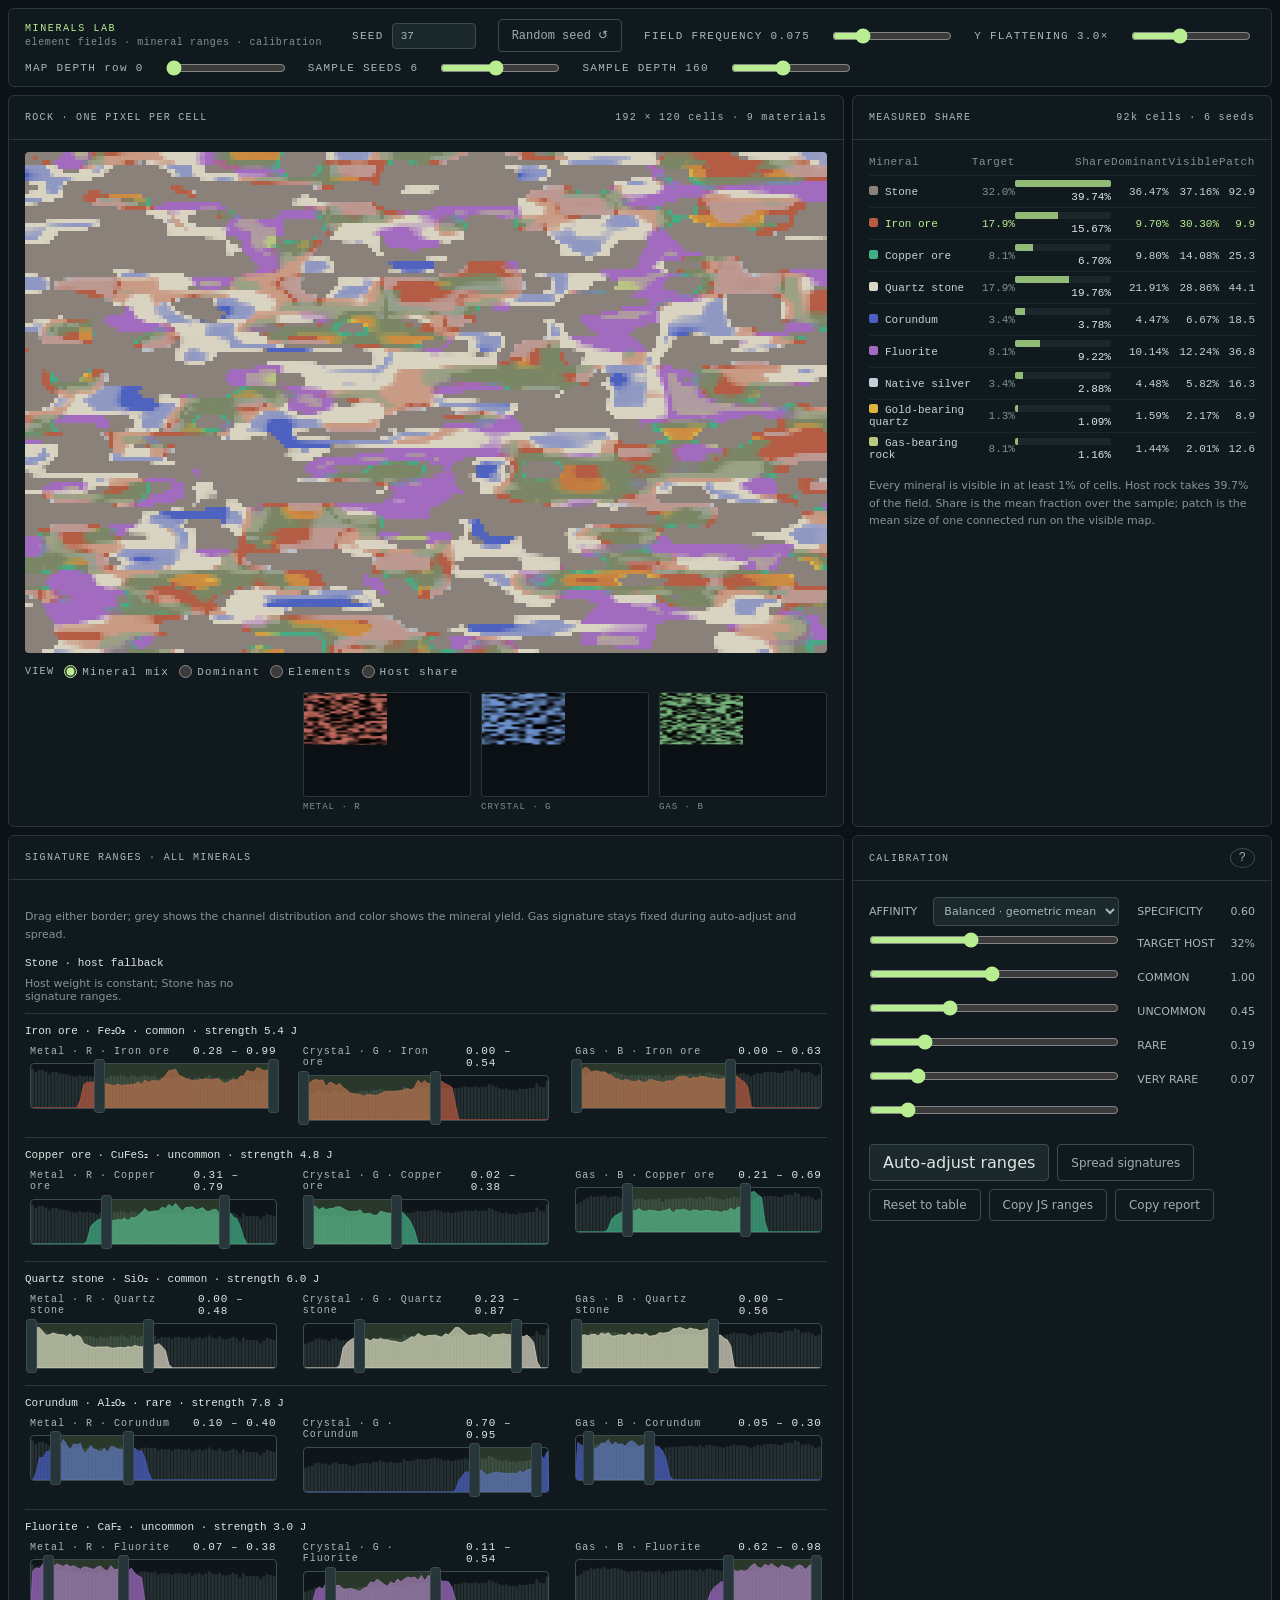
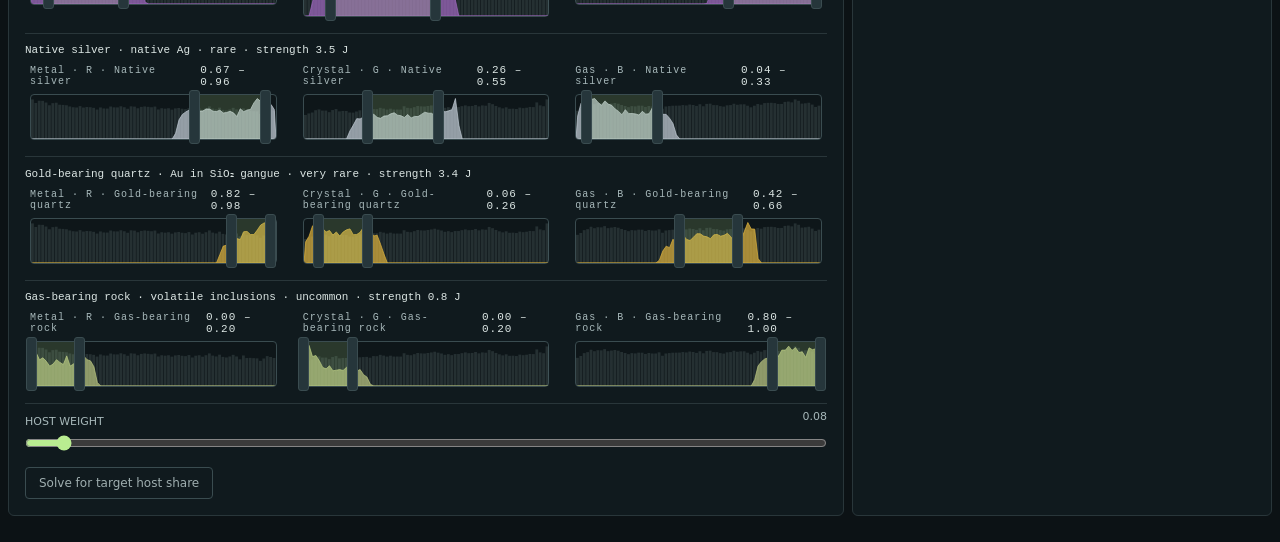
==== prototypes/mineral-lab.html @ b36bf583 "mineral map prototype" ====
<!DOCTYPE html>
<html lang="en">
<head>
	<meta charset="utf-8">
	<meta name="viewport" content="width=device-width, initial-scale=1">
	<title>minerals.2 — element field and mineral lab</title>
	<link rel="stylesheet" href="mineral-lab.css">
</head>
<body>
	<main>
		<header class="lab-bar panel">
			<span class="lab-title">MINERALS LAB<em>element fields · mineral ranges · calibration</em></span>
			<label for="seed">SEED <input id="seed" type="number" min="1" max="99999" step="1" value="37" autocomplete="off"></label>
			<button id="reseed" class="quiet" type="button">Random seed ↺</button>
			<label for="frequency">FIELD FREQUENCY <output id="frequency-value">0.075</output></label>
			<input id="frequency" type="range" min="0.01" max="0.3" step="0.005" value="0.075">
			<label for="compression">Y FLATTENING <output id="compression-value">3.0×</output></label>
			<input id="compression" type="range" min="1" max="6" step="0.5" value="3">
			<label for="map-depth">MAP DEPTH <output id="map-depth-value">row 0</output></label>
			<input id="map-depth" type="range" min="0" max="800" step="4" value="0">
			<label for="sample-seeds">SAMPLE SEEDS <output id="sample-seeds-value">6</output></label>
			<input id="sample-seeds" type="range" min="1" max="12" step="1" value="6">
			<label for="sample-depth">SAMPLE DEPTH <output id="sample-depth-value">160</output></label>
			<input id="sample-depth" type="range" min="40" max="320" step="20" value="160">
		</header>

		<section class="lab-map panel" aria-label="Rock map">
			<div class="panel-title"><span>ROCK · ONE PIXEL PER CELL</span><span id="map-note">192 × 120 cells</span></div>
			<div class="canvas-wrap">
				<canvas id="map" width="768" height="480" tabindex="0" aria-label="Generated rock, coloured by mineral mix"></canvas>
				<aside id="cell-tip" class="cell-tip" role="tooltip" hidden>
					<strong id="cell-mineral">—</strong>
					<p id="cell-elements">—</p>
					<p id="cell-mix">—</p>
				</aside>
			</div>
			<div class="mine-footer">
				<div id="view-modes" class="view-modes" role="radiogroup" aria-labelledby="view-label">
					<span id="view-label">VIEW</span>
					<label><input type="radio" name="lab-view" value="minerals" autocomplete="off" checked>Mineral mix</label>
					<label><input type="radio" name="lab-view" value="dominant" autocomplete="off">Dominant</label>
					<label><input type="radio" name="lab-view" value="elements" autocomplete="off">Elements</label>
					<label><input type="radio" name="lab-view" value="host" autocomplete="off">Host share</label>
				</div>
				<div class="element-previews">
					<figure><canvas id="element-r" width="384" height="240"></canvas><figcaption>METAL · R</figcaption></figure>
					<figure><canvas id="element-g" width="384" height="240"></canvas><figcaption>CRYSTAL · G</figcaption></figure>
					<figure><canvas id="element-b" width="384" height="240"></canvas><figcaption>GAS · B</figcaption></figure>
				</div>
			</div>
		</section>

		<aside class="lab-stats panel" aria-label="Measured shares">
			<div class="panel-title"><span>MEASURED SHARE</span><span id="stats-note">—</span></div>
			<div class="panel-body">
				<table class="share-table">
					<thead><tr><th>Mineral</th><th>Target</th><th>Share</th><th>Dominant</th><th>Visible</th><th>Patch</th></tr></thead>
					<tbody id="share-rows"></tbody>
				</table>
				<p id="stats-hint" class="hint"></p>
			</div>
		</aside>

		<section class="lab-editor panel" aria-label="Mineral ranges">
			<div class="panel-title"><span>SIGNATURE RANGES · ALL MINERALS</span></div>
			<div class="panel-body">
				<p class="hint">Drag either border; grey shows the channel distribution and color shows the mineral yield. Gas signature stays fixed during auto-adjust and spread.</p>
				<div id="range-sliders"></div>
				<div class="editor-row">
					<label for="host-weight">HOST WEIGHT <output id="host-weight-value">0.08</output></label>
					<input id="host-weight" type="range" min="0" max="2" step="0.01" value="0.08">
					<button id="solve-host" class="quiet" type="button">Solve for target host share</button>
				</div>
			</div>
		</section>

		<section class="lab-calibrate panel" aria-label="Calibration">
			<div class="panel-title"><span>CALIBRATION</span><button id="help-calibrate" class="help-mark quiet" type="button">?</button></div>
			<div class="panel-body">
				<div class="calibrate-grid">
					<label for="mode">AFFINITY<select id="mode" autocomplete="off"><option value="balanced" selected>Balanced · geometric mean</option><option value="product">Product</option></select></label>
					<label for="specificity">SPECIFICITY <output id="specificity-value">0.60</output></label>
					<input id="specificity" type="range" min="0" max="1.5" step="0.05" value="0.6">
					<label for="target-host">TARGET HOST <output id="target-host-value">32%</output></label>
					<input id="target-host" type="range" min="0.05" max="0.6" step="0.01" value="0.32">
					<label for="target-common">COMMON <output id="target-common-value">1.00</output></label>
					<input id="target-common" type="range" min="0.1" max="3" step="0.05" value="1">
					<label for="target-uncommon">UNCOMMON <output id="target-uncommon-value">0.45</output></label>
					<input id="target-uncommon" type="range" min="0.05" max="2" step="0.05" value="0.45">
					<label for="target-rare">RARE <output id="target-rare-value">0.19</output></label>
					<input id="target-rare" type="range" min="0.02" max="1" step="0.01" value="0.19">
					<label for="target-veryrare">VERY RARE <output id="target-veryrare-value">0.07</output></label>
					<input id="target-veryrare" type="range" min="0.005" max="0.5" step="0.005" value="0.07">
				</div>
				<div class="button-row">
					<button id="auto-adjust" type="button">Auto-adjust ranges</button>
					<button id="spread" class="quiet" type="button">Spread signatures</button>
					<button id="reset-ranges" class="quiet" type="button">Reset to table</button>
					<button id="copy-table" class="quiet" type="button">Copy JS ranges</button>
					<button id="copy-report" class="quiet" type="button">Copy report</button>
				</div>
				<p id="calibrate-status" class="hint" role="status"></p>
				<pre id="report" hidden></pre>
			</div>
		</section>
	</main>
	<script src="../js/minerals.js"></script>
	<script src="../js/element-cdf.js"></script>
	<script src="../js/geology.js"></script>
	<script src="range-slider.js"></script>
	<script src="mineral-lab.js"></script>
</body>
</html>
---- prototypes/mineral-lab.css ----
:root { color-scheme: dark; font-family: system-ui, sans-serif; color: #dce6e4; background: #0c1215; --line: #29363a; --muted: #82959a; --accent: #b9ed91; --amber: #e6b66e; --control-line: #3a4c50; }
* { box-sizing: border-box; }
body { margin: 0; }
small { display: block; }
p { color: var(--muted); line-height: 1.65; font-size: 13px; }
label { font-size: 11px; color: #a7b8ba; }
output { float: right; }
button, select, input[type="number"] { font: inherit; color: inherit; background: #1b282c; border: 1px solid var(--control-line); padding: 8px 13px; border-radius: 4px; cursor: pointer; }
input[type="number"] { padding: 6px 8px; width: 84px; cursor: text; }
select { padding: 6px; margin-left: 8px; font-size: 11px; }
input[type="range"] { width: 100%; accent-color: var(--accent); margin: 6px 0 12px; }
button:hover:not(:disabled) { border-color: var(--accent); }
button:focus-visible, input:focus-visible, select:focus-visible { outline: 2px solid var(--accent); outline-offset: 3px; }
.quiet { background: transparent; color: #9faeaf; font-size: 12px; }
.eyebrow, .panel-title, .lab-bar, .mine-footer { font: 10px ui-monospace, monospace; letter-spacing: 1.3px; }
.panel { min-width: 0; border: 1px solid var(--line); border-radius: 6px; background: #101a1e; }
.panel-title { min-height: 44px; padding: 12px 16px; border-bottom: 1px solid var(--line); color: #a7b8ba; display: flex; align-items: center; justify-content: space-between; gap: 10px; }
.panel-body { padding: 16px; }
.hint { font-size: 11px; line-height: 1.6; margin: 12px 0 0; }

main { max-width: 1720px; margin: auto; padding: 8px; display: grid; gap: 8px; grid-template-columns: minmax(0, 1fr) 420px; }
.lab-bar { grid-column: 1 / -1; display: flex; flex-wrap: wrap; align-items: center; gap: 8px 22px; padding: 10px 16px; color: #a7b8ba; }
.lab-bar label { display: flex; align-items: center; gap: 8px; }
.lab-bar input[type="range"] { width: 120px; margin: 0; }
.lab-title { color: var(--accent); letter-spacing: 1.6px; margin-right: 8px; }
.lab-title em { display: block; font-style: normal; letter-spacing: 0.6px; color: #7d9094; margin-top: 3px; }
.lab-map { grid-column: 1; grid-row: 2; }
.lab-stats { grid-column: 2; grid-row: 2; }
.lab-editor { grid-column: 1; grid-row: 3; }
.lab-calibrate { grid-column: 2; grid-row: 3; }

.canvas-wrap { position: relative; padding: 12px 16px; }
#map { display: block; width: 100%; height: auto; background: #0a1013; border-radius: 4px; image-rendering: pixelated; }
.cell-tip { position: absolute; z-index: 2; min-width: 210px; padding: 9px 11px; border: 1px solid var(--control-line); border-radius: 4px; background: #16232a; pointer-events: none; }
.cell-tip strong { display: block; font: 12px ui-monospace, monospace; margin-bottom: 6px; }
.cell-tip p { margin: 0; font: 11px ui-monospace, monospace; color: #b7c7c9; line-height: 1.5; }

.mine-footer { display: flex; flex-wrap: wrap; align-items: flex-end; gap: 14px 26px; padding: 0 16px 14px; color: #a7b8ba; }
.view-modes { display: flex; flex-wrap: wrap; align-items: center; gap: 6px 10px; }
.view-modes label { display: flex; align-items: center; gap: 5px; cursor: pointer; }
.view-modes label:hover { color: #dce6e4; }
.view-modes input { margin: 0; accent-color: var(--accent); }
.element-previews { display: flex; gap: 10px; margin-left: auto; }
.element-previews figure { margin: 0; }
.element-previews canvas { display: block; width: 168px; height: 105px; border: 1px solid var(--line); border-radius: 3px; background: #0a1013; }
.element-previews figcaption { margin-top: 5px; font: 9px ui-monospace, monospace; letter-spacing: 1px; color: #7d9094; }

.share-table { width: 100%; border-collapse: collapse; font: 11px ui-monospace, monospace; }
.share-table th { padding: 0 0 7px; text-align: right; font-weight: 400; color: #7d9094; letter-spacing: 0.6px; }
.share-table th:first-child, .share-table td:first-child { text-align: left; }
.share-table td { padding: 4px 0; text-align: right; color: #c3d2d3; border-top: 1px solid #1b272b; }
.share-row { cursor: pointer; }
.share-row:hover td { color: #fff; }
.share-row.is-selected td { color: var(--accent); }
.chip { display: inline-block; width: 9px; height: 9px; border-radius: 2px; margin-right: 7px; vertical-align: baseline; }
.bar-cell { width: 96px; }
.bar { position: relative; height: 7px; border-radius: 2px; background: #1b272b; overflow: hidden; }
.bar i { position: absolute; inset: 0 auto 0 0; background: var(--accent); opacity: 0.75; }
.bar b { position: absolute; top: -2px; bottom: -2px; width: 1px; background: #dce6e4; opacity: 0.85; }
.bar-cell span { display: block; margin-top: 4px; color: #dce6e4; }
.share-table .target { color: #7d9094; }

.editor-row { margin-top: 6px; }
.editor-row button { margin-top: 4px; }
#range-sliders { margin-top: 4px; }
.range-slider { margin-bottom: 18px; }
.range-head { display: flex; align-items: baseline; justify-content: space-between; gap: 10px; font: 10px ui-monospace, monospace; letter-spacing: 1px; color: #a7b8ba; }
.range-value { float: none; color: #dce6e4; font-size: 11px; }
.range-track { position: relative; height: 46px; margin-top: 6px; border: 1px solid var(--control-line); border-radius: 4px; background: #0e1619; cursor: pointer; touch-action: none; }
.range-plot { position: absolute; inset: 0; width: 100%; height: 100%; border-radius: 3px; }
.range-fill { position: absolute; top: 0; bottom: 0; background: rgba(185, 237, 145, 0.16); box-shadow: inset 1px 0 0 rgba(185, 237, 145, 0.55), inset -1px 0 0 rgba(185, 237, 145, 0.55); pointer-events: none; }
.range-handle { position: absolute; top: -5px; bottom: -5px; width: 11px; margin-left: -5.5px; border-radius: 3px; background: #26363b; border: 1px solid var(--control-line); cursor: ew-resize; }
.range-handle:hover { border-color: var(--accent); }
.range-handle.is-active, .range-handle:focus-visible { background: #33474d; border-color: var(--accent); outline: none; }

.calibrate-grid { display: grid; grid-template-columns: 1fr 1fr; gap: 0 18px; }
.calibrate-grid label { display: flex; align-items: center; justify-content: space-between; gap: 8px; }
.calibrate-grid select { flex: 0 0 auto; }
.button-row { display: flex; flex-wrap: wrap; gap: 8px; margin-top: 14px; }
#report { max-height: 320px; overflow: auto; margin: 12px 0 0; padding: 10px; border: 1px solid var(--line); border-radius: 4px; background: #0b1316; font: 10px ui-monospace, monospace; color: #a7b8ba; white-space: pre; }
.help-mark { padding: 2px 8px; border-radius: 50%; }

.mineral-editor { border-bottom: 1px solid var(--line); padding: 10px 0; }
.mineral-editor-title { font: 11px ui-monospace, monospace; color: #dce6e4; margin-bottom: 8px; }
.mineral-editor-controls { display: grid; grid-template-columns: repeat(3, minmax(0, 1fr)); gap: 16px; font-size: 11px; color: var(--muted); }
.mineral-editor-controls .range-slider { min-width: 0; margin: 0 5px 6px; }
@media (max-width: 850px) {
 main { grid-template-columns: minmax(0, 1fr); }
 .lab-map, .lab-stats, .lab-editor, .lab-calibrate { grid-column: 1; grid-row: auto; }
 .element-previews canvas { width: 100%; height: auto; }
}
@media (max-width: 500px) { .mineral-editor-controls { gap: 6px; } .range-head { display: block; letter-spacing: 0; } .range-value { display: block; } }
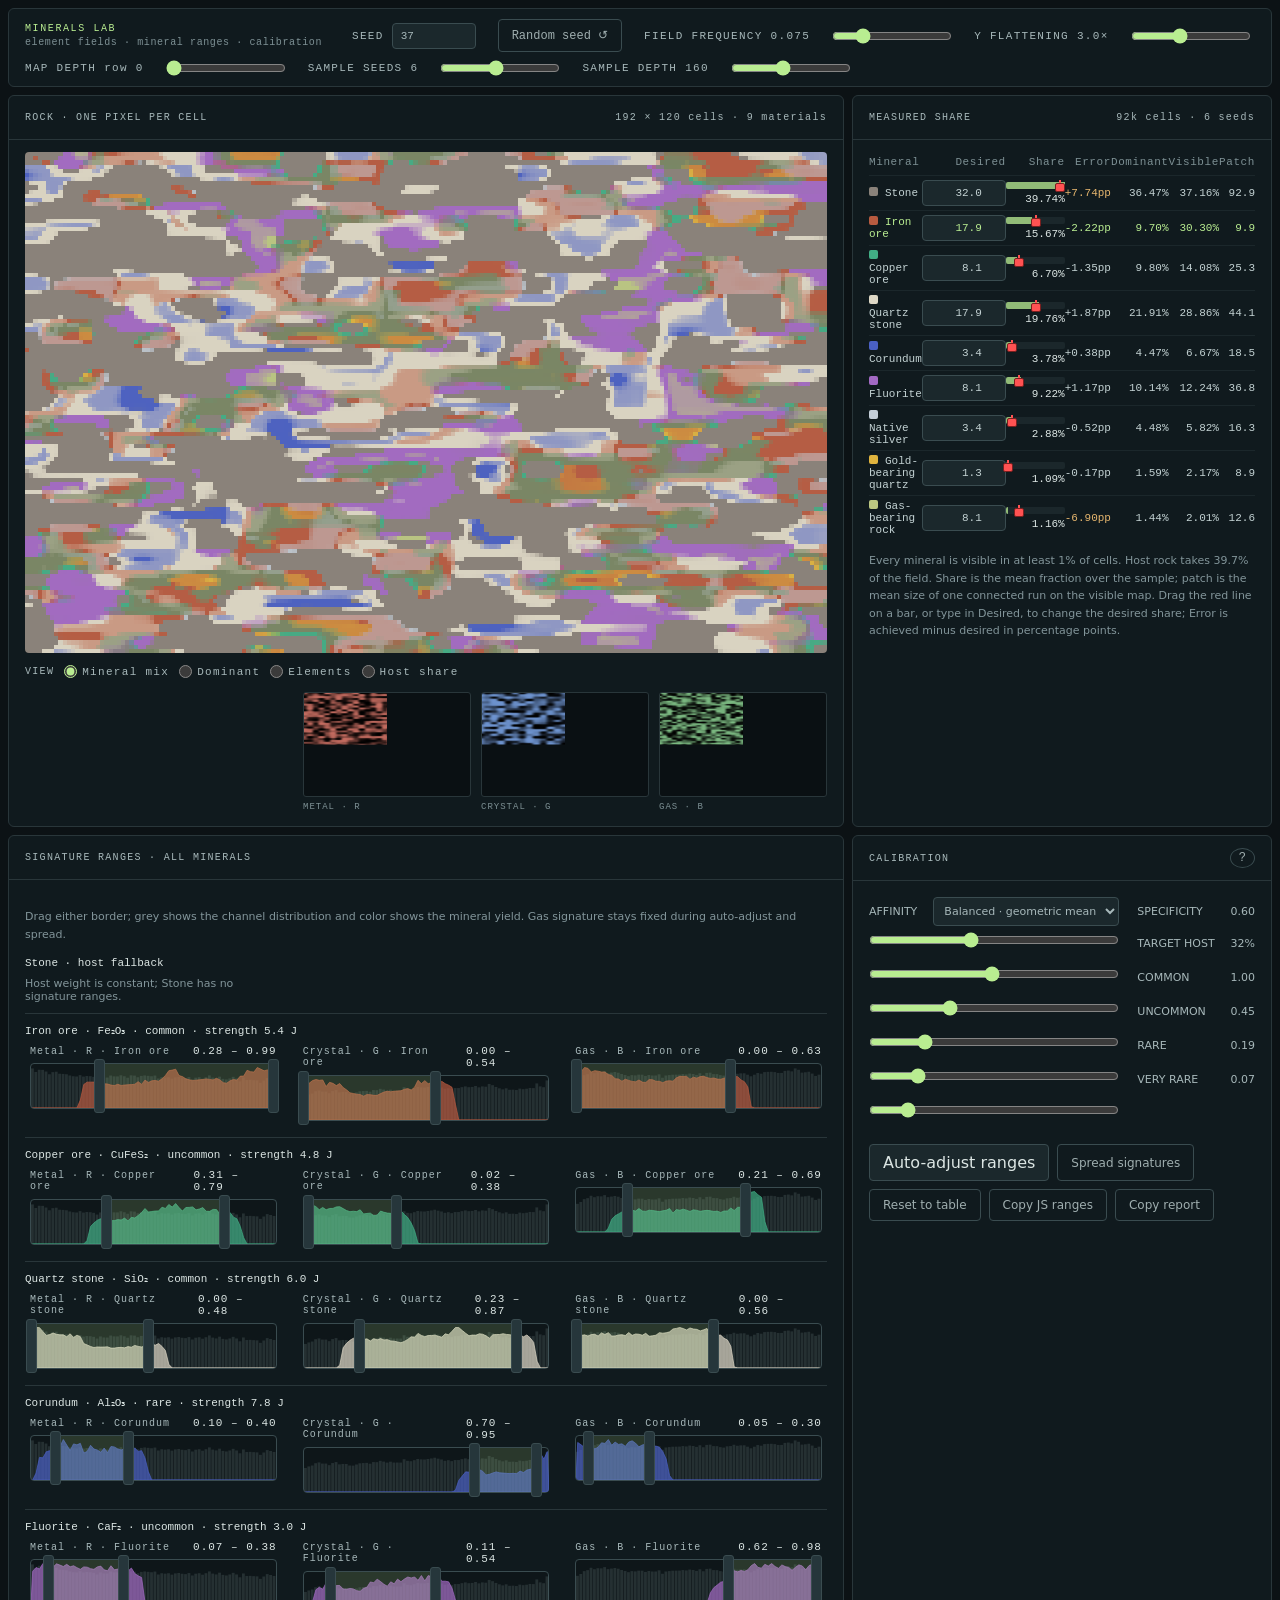
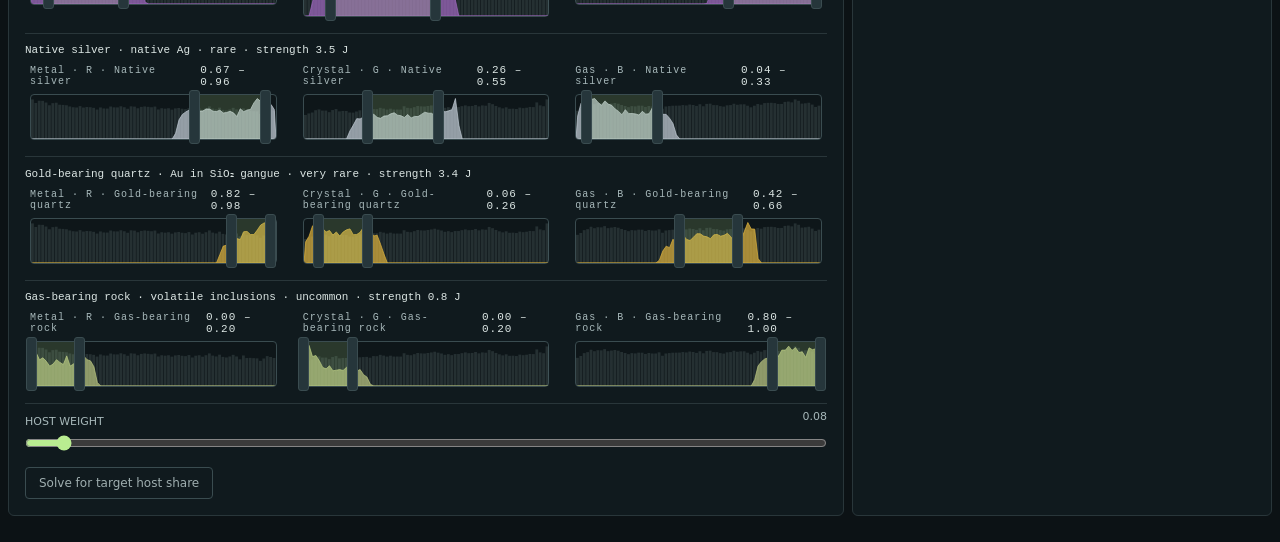
==== commit 0b52e555: "" ====
--- a/prototypes/mineral-lab.html
+++ b/prototypes/mineral-lab.html
@@ -54,7 +54,7 @@
 			<div class="panel-title"><span>MEASURED SHARE</span><span id="stats-note">—</span></div>
 			<div class="panel-body">
 				<table class="share-table">
-					<thead><tr><th>Mineral</th><th>Target</th><th>Share</th><th>Dominant</th><th>Visible</th><th>Patch</th></tr></thead>
+					<thead><tr><th>Mineral</th><th>Desired</th><th>Share</th><th>Error</th><th>Dominant</th><th>Visible</th><th>Patch</th></tr></thead>
 					<tbody id="share-rows"></tbody>
 				</table>
 				<p id="stats-hint" class="hint"></p>
--- a/prototypes/mineral-lab.css
+++ b/prototypes/mineral-lab.css
@@ -54,11 +54,17 @@
 .share-row.is-selected td { color: var(--accent); }
 .chip { display: inline-block; width: 9px; height: 9px; border-radius: 2px; margin-right: 7px; vertical-align: baseline; }
 .bar-cell { width: 96px; }
-.bar { position: relative; height: 7px; border-radius: 2px; background: #1b272b; overflow: hidden; }
-.bar i { position: absolute; inset: 0 auto 0 0; background: var(--accent); opacity: 0.75; }
-.bar b { position: absolute; top: -2px; bottom: -2px; width: 1px; background: #dce6e4; opacity: 0.85; }
+.bar { position: relative; height: 7px; border-radius: 2px; background: #1b272b; cursor: ew-resize; touch-action: none; }
+.bar:focus-visible { outline: 2px solid #ff5252; outline-offset: 3px; }
+.bar i { position: absolute; inset: 0 auto 0 0; background: var(--accent); opacity: 0.75; border-radius: 2px 0 0 2px; }
+.bar b { position: absolute; top: -2px; bottom: -2px; width: 2px; margin-left: -1px; background: #ff5252; }
+.desired-handle { position: absolute; top: -3px; bottom: -3px; width: 10px; margin-left: -5px; border-radius: 2px; background: #ff5252; border: 1px solid #7a1f1f; }
+.bar.is-dragging .desired-handle { background: #ff7b7b; }
 .bar-cell span { display: block; margin-top: 4px; color: #dce6e4; }
-.share-table .target { color: #7d9094; }
+.desired-input { width: 62px; padding: 2px 5px; font: inherit; text-align: right; background: #0e1619; border: 1px solid var(--control-line); border-radius: 3px; color: #dce6e4; cursor: text; }
+.desired-input:focus { border-color: #ff5252; outline: none; }
+.error-cell.is-close { color: var(--accent); }
+.error-cell.is-far { color: var(--amber); }
 
 .editor-row { margin-top: 6px; }
 .editor-row button { margin-top: 4px; }
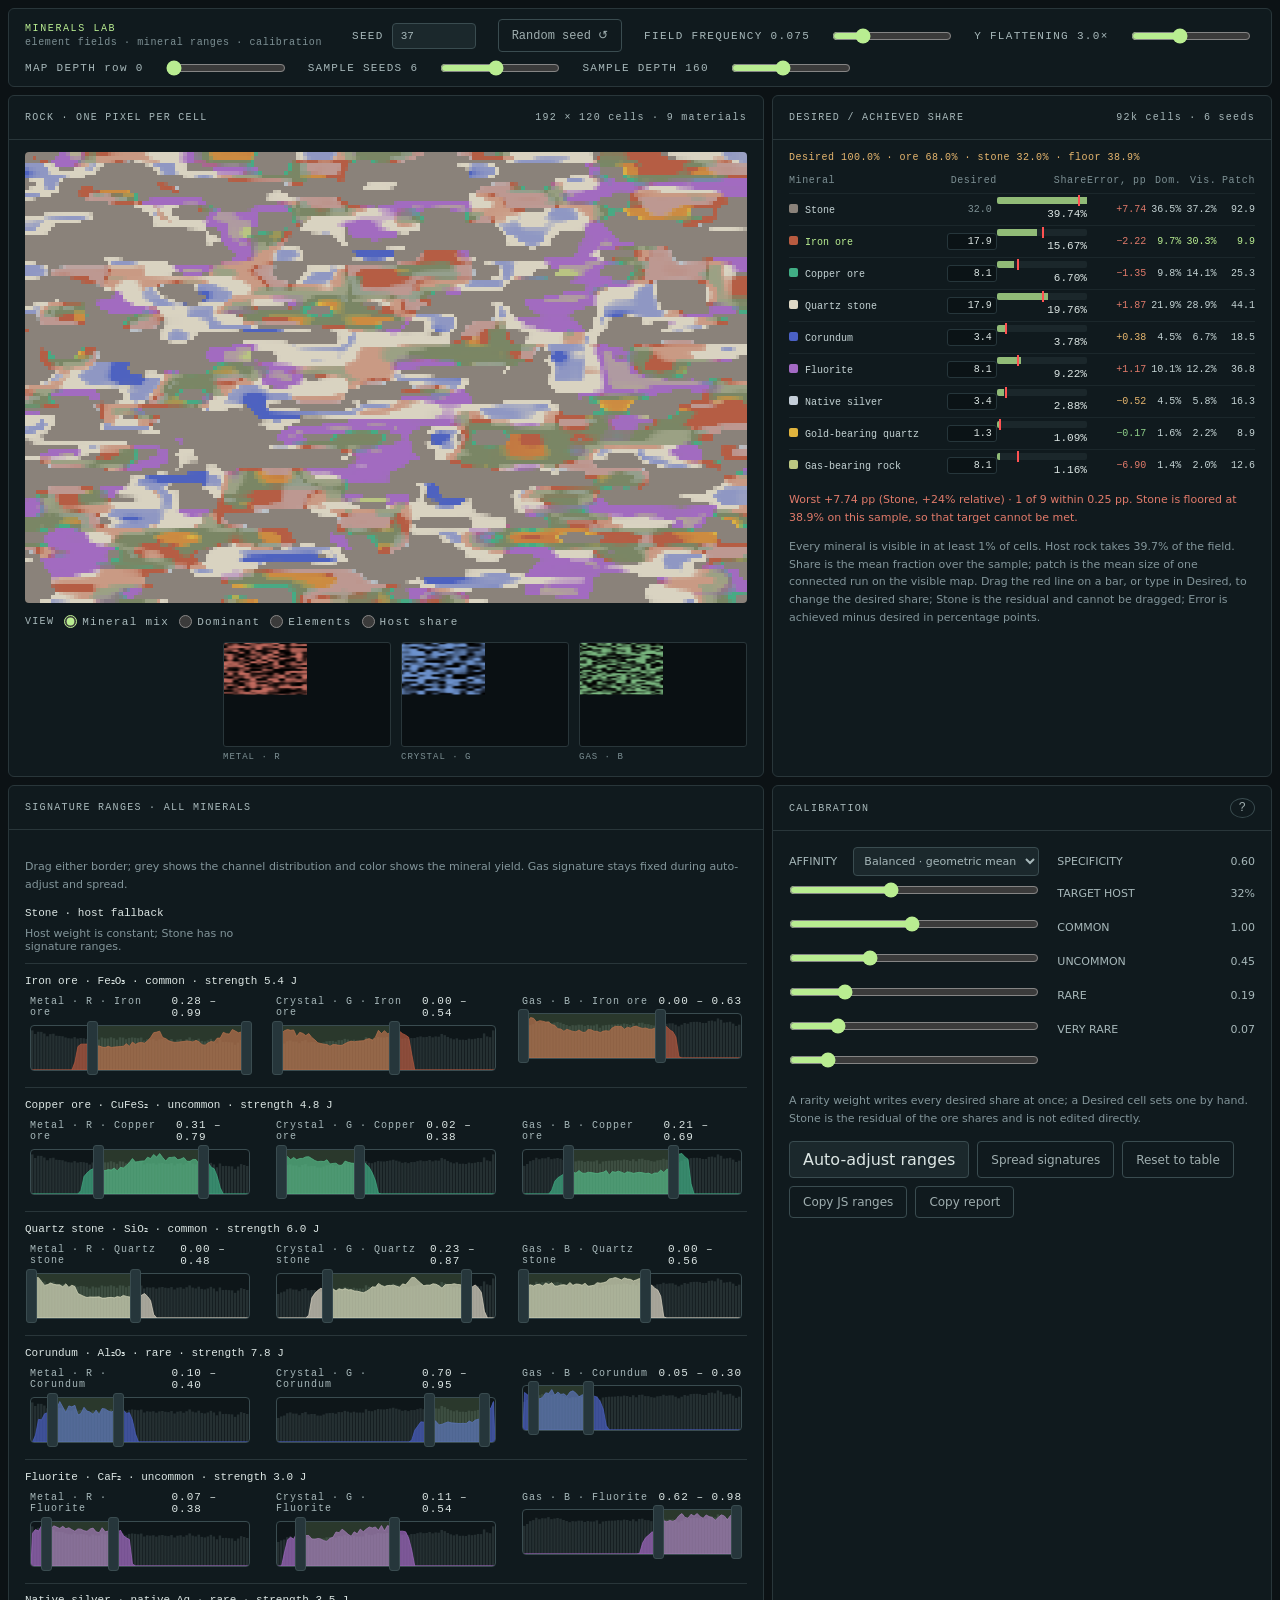
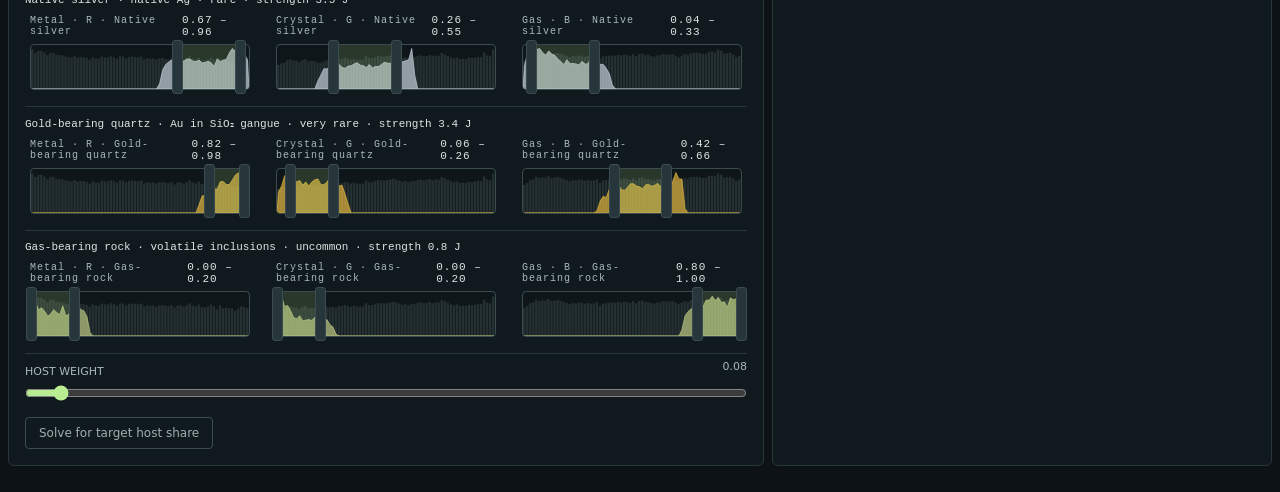
==== commit 02ddfbec: "mineral lab: merged desired-share design — residual stone, red-line drag, no scroll Base is abfae92 " ====
--- a/prototypes/mineral-lab.html
+++ b/prototypes/mineral-lab.html
@@ -50,13 +50,15 @@
 			</div>
 		</section>
 
-		<aside class="lab-stats panel" aria-label="Measured shares">
-			<div class="panel-title"><span>MEASURED SHARE</span><span id="stats-note">—</span></div>
+		<aside class="lab-stats panel" aria-label="Desired and achieved shares">
+			<div class="panel-title"><span>DESIRED / ACHIEVED SHARE</span><span id="stats-note">—</span></div>
 			<div class="panel-body">
+				<p id="desired-sum" class="desired-sum"></p>
 				<table class="share-table">
-					<thead><tr><th>Mineral</th><th>Desired</th><th>Share</th><th>Error</th><th>Dominant</th><th>Visible</th><th>Patch</th></tr></thead>
+					<thead><tr><th>Mineral</th><th title="desired mean share of the rock; edit an ore, stone is the residual">Desired</th><th>Share</th><th title="achieved minus desired, percentage points">Error, pp</th><th>Dom.</th><th>Vis.</th><th>Patch</th></tr></thead>
 					<tbody id="share-rows"></tbody>
 				</table>
+				<p id="error-sum" class="hint"></p>
 				<p id="stats-hint" class="hint"></p>
 			</div>
 		</aside>
@@ -92,6 +94,7 @@
 					<label for="target-veryrare">VERY RARE <output id="target-veryrare-value">0.07</output></label>
 					<input id="target-veryrare" type="range" min="0.005" max="0.5" step="0.005" value="0.07">
 				</div>
+				<p class="hint">A rarity weight writes every desired share at once; a Desired cell sets one by hand. Stone is the residual of the ore shares and is not edited directly.</p>
 				<div class="button-row">
 					<button id="auto-adjust" type="button">Auto-adjust ranges</button>
 					<button id="spread" class="quiet" type="button">Spread signatures</button>
--- a/prototypes/mineral-lab.css
+++ b/prototypes/mineral-lab.css
@@ -1,4 +1,4 @@
-:root { color-scheme: dark; font-family: system-ui, sans-serif; color: #dce6e4; background: #0c1215; --line: #29363a; --muted: #82959a; --accent: #b9ed91; --amber: #e6b66e; --control-line: #3a4c50; }
+:root { color-scheme: dark; font-family: system-ui, sans-serif; color: #dce6e4; background: #0c1215; --line: #29363a; --muted: #82959a; --accent: #b9ed91; --amber: #e6b66e; --good: #8fd08a; --warn: #e6b66e; --bad: #e07a6a; --control-line: #3a4c50; }
 * { box-sizing: border-box; }
 body { margin: 0; }
 small { display: block; }
@@ -18,7 +18,7 @@
 .panel-body { padding: 16px; }
 .hint { font-size: 11px; line-height: 1.6; margin: 12px 0 0; }
 
-main { max-width: 1720px; margin: auto; padding: 8px; display: grid; gap: 8px; grid-template-columns: minmax(0, 1fr) 420px; }
+main { max-width: 1720px; margin: auto; padding: 8px; display: grid; gap: 8px; grid-template-columns: minmax(0, 1fr) 500px; }
 .lab-bar { grid-column: 1 / -1; display: flex; flex-wrap: wrap; align-items: center; gap: 8px 22px; padding: 10px 16px; color: #a7b8ba; }
 .lab-bar label { display: flex; align-items: center; gap: 8px; }
 .lab-bar input[type="range"] { width: 120px; margin: 0; }
@@ -45,26 +45,39 @@
 .element-previews canvas { display: block; width: 168px; height: 105px; border: 1px solid var(--line); border-radius: 3px; background: #0a1013; }
 .element-previews figcaption { margin-top: 5px; font: 9px ui-monospace, monospace; letter-spacing: 1px; color: #7d9094; }
 
-.share-table { width: 100%; border-collapse: collapse; font: 11px ui-monospace, monospace; }
-.share-table th { padding: 0 0 7px; text-align: right; font-weight: 400; color: #7d9094; letter-spacing: 0.6px; }
+#error-sum { margin-top: 10px; }
+#error-sum.is-good { color: var(--good); }
+#error-sum.is-warn { color: var(--warn); }
+#error-sum.is-bad { color: var(--bad); }
+.desired-sum { margin: -4px 0 12px; font: 10px ui-monospace, monospace; letter-spacing: 0.5px; color: #a7b8ba; }
+.desired-sum.is-warn { color: var(--warn); }
+.desired-sum.is-bad { color: var(--bad); }
+.share-table { width: 100%; border-collapse: collapse; font: 10px ui-monospace, monospace; font-variant-numeric: tabular-nums; }
+.share-table th { padding: 0 0 7px; text-align: right; font-weight: 400; color: #7d9094; letter-spacing: 0.6px; white-space: nowrap; }
 .share-table th:first-child, .share-table td:first-child { text-align: left; }
-.share-table td { padding: 4px 0; text-align: right; color: #c3d2d3; border-top: 1px solid #1b272b; }
+.share-table td { padding: 3px 0; text-align: right; color: #c3d2d3; border-top: 1px solid #1b272b; white-space: nowrap; }
 .share-row { cursor: pointer; }
 .share-row:hover td { color: #fff; }
 .share-row.is-selected td { color: var(--accent); }
 .chip { display: inline-block; width: 9px; height: 9px; border-radius: 2px; margin-right: 7px; vertical-align: baseline; }
-.bar-cell { width: 96px; }
+.share-table .desired-cell { width: 56px; }
+.share-table .desired { width: 50px; padding: 2px 4px; border: 1px solid #26363b; border-radius: 3px; background: #0b1316; color: #dce6e4; text-align: right; font: 10px ui-monospace, monospace; font-variant-numeric: tabular-nums; cursor: text; appearance: textfield; -moz-appearance: textfield; }
+.share-table .desired::-webkit-outer-spin-button, .share-table .desired::-webkit-inner-spin-button { appearance: none; margin: 0; }
+.share-table .desired:hover:not(:disabled) { border-color: var(--accent); }
+.share-table .desired:focus-visible { border-color: var(--accent); outline: 2px solid var(--accent); outline-offset: 2px; }
+.share-table .desired:disabled { border-color: transparent; background: transparent; color: #7d9094; cursor: default; }
+.share-table .error { width: 44px; white-space: nowrap; font-variant-numeric: tabular-nums; }
+.share-table .error.is-good { color: var(--good); }
+.share-table .error.is-warn { color: var(--warn); }
+.share-table .error.is-bad { color: var(--bad); }
+.bar-cell { width: 90px; }
 .bar { position: relative; height: 7px; border-radius: 2px; background: #1b272b; cursor: ew-resize; touch-action: none; }
+.bar.is-static { cursor: default; }
 .bar:focus-visible { outline: 2px solid #ff5252; outline-offset: 3px; }
 .bar i { position: absolute; inset: 0 auto 0 0; background: var(--accent); opacity: 0.75; border-radius: 2px 0 0 2px; }
 .bar b { position: absolute; top: -2px; bottom: -2px; width: 2px; margin-left: -1px; background: #ff5252; }
-.desired-handle { position: absolute; top: -3px; bottom: -3px; width: 10px; margin-left: -5px; border-radius: 2px; background: #ff5252; border: 1px solid #7a1f1f; }
-.bar.is-dragging .desired-handle { background: #ff7b7b; }
-.bar-cell span { display: block; margin-top: 4px; color: #dce6e4; }
-.desired-input { width: 62px; padding: 2px 5px; font: inherit; text-align: right; background: #0e1619; border: 1px solid var(--control-line); border-radius: 3px; color: #dce6e4; cursor: text; }
-.desired-input:focus { border-color: #ff5252; outline: none; }
-.error-cell.is-close { color: var(--accent); }
-.error-cell.is-far { color: var(--amber); }
+.bar.is-dragging b { background: #ff7b7b; }
+.bar-cell span { display: block; margin-top: 4px; color: #dce6e4; font-size: 11px; font-variant-numeric: tabular-nums; min-height: 14px; }
 
 .editor-row { margin-top: 6px; }
 .editor-row button { margin-top: 4px; }
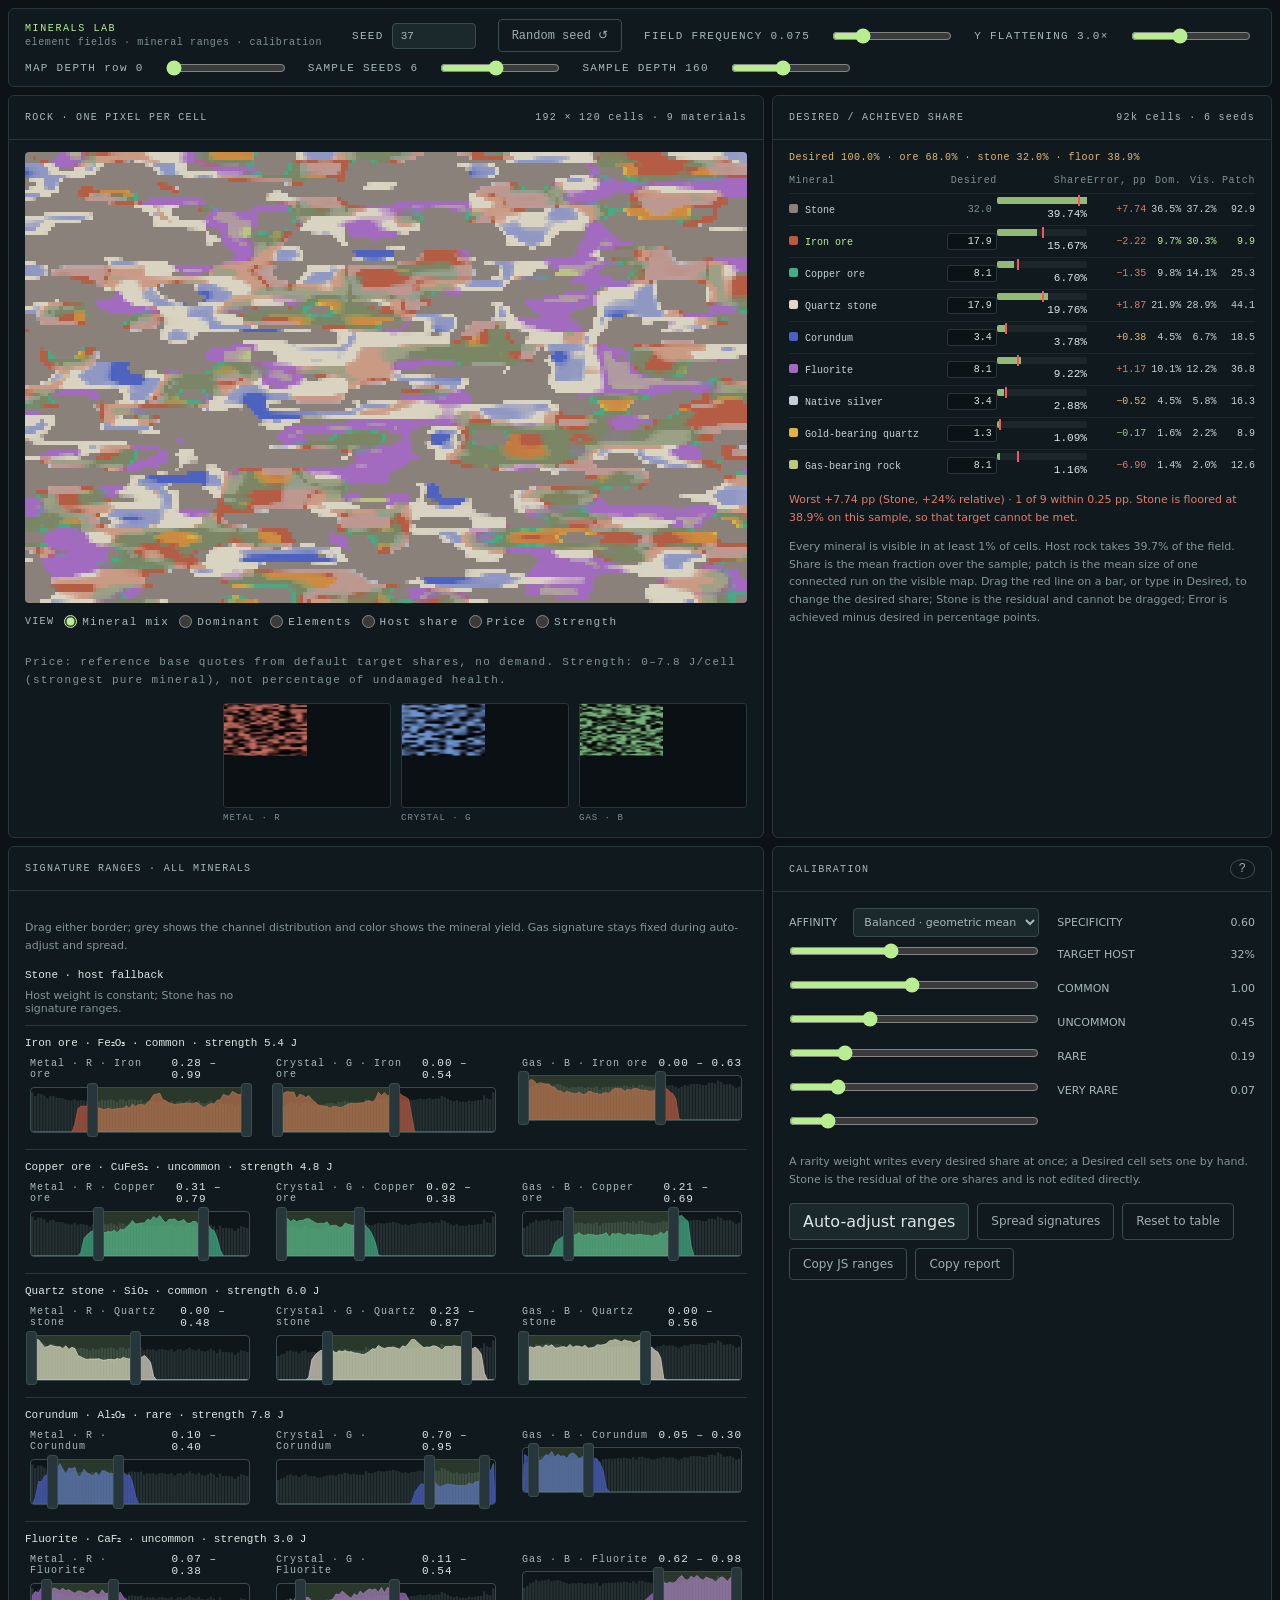
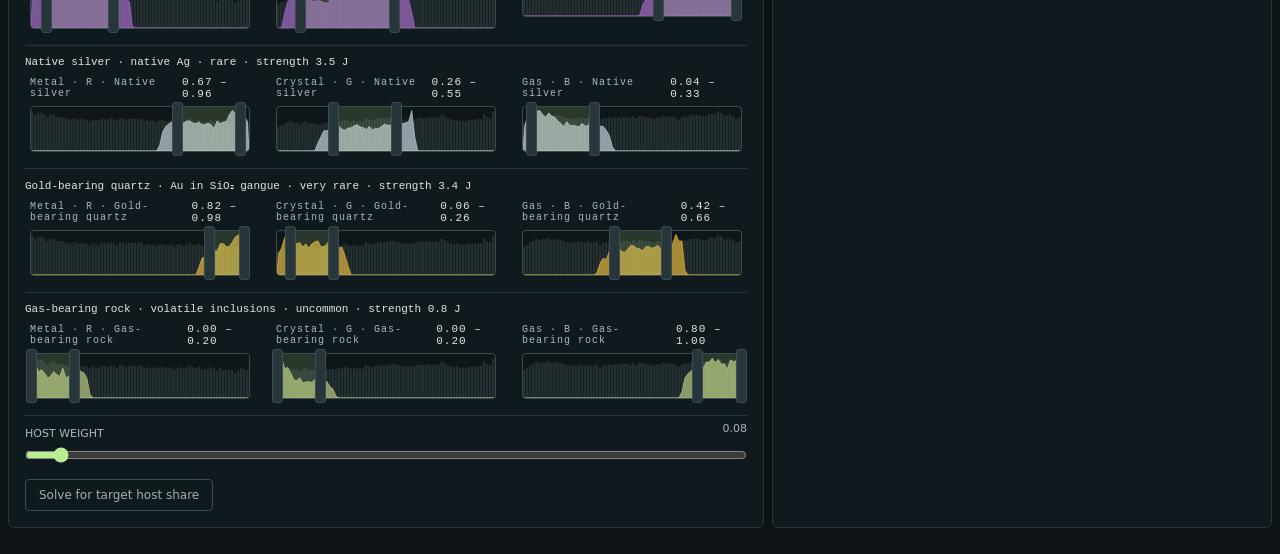
==== commit 200273bd: "" ====
--- a/prototypes/mineral-lab.html
+++ b/prototypes/mineral-lab.html
@@ -41,7 +41,10 @@
 					<label><input type="radio" name="lab-view" value="dominant" autocomplete="off">Dominant</label>
 					<label><input type="radio" name="lab-view" value="elements" autocomplete="off">Elements</label>
 					<label><input type="radio" name="lab-view" value="host" autocomplete="off">Host share</label>
+					<label title="Reference base price from default target shares; no live demand"><input type="radio" name="lab-view" value="price" autocomplete="off">Price</label>
+					<label title="Mineral-weighted impact resistance, relative to the strongest pure mineral"><input type="radio" name="lab-view" value="strength" autocomplete="off">Strength</label>
 				</div>
+				<p class="hint">Price: reference base quotes from default target shares, no demand. Strength: 0–7.8 J/cell (strongest pure mineral), not percentage of undamaged health.</p>
 				<div class="element-previews">
 					<figure><canvas id="element-r" width="384" height="240"></canvas><figcaption>METAL · R</figcaption></figure>
 					<figure><canvas id="element-g" width="384" height="240"></canvas><figcaption>CRYSTAL · G</figcaption></figure>
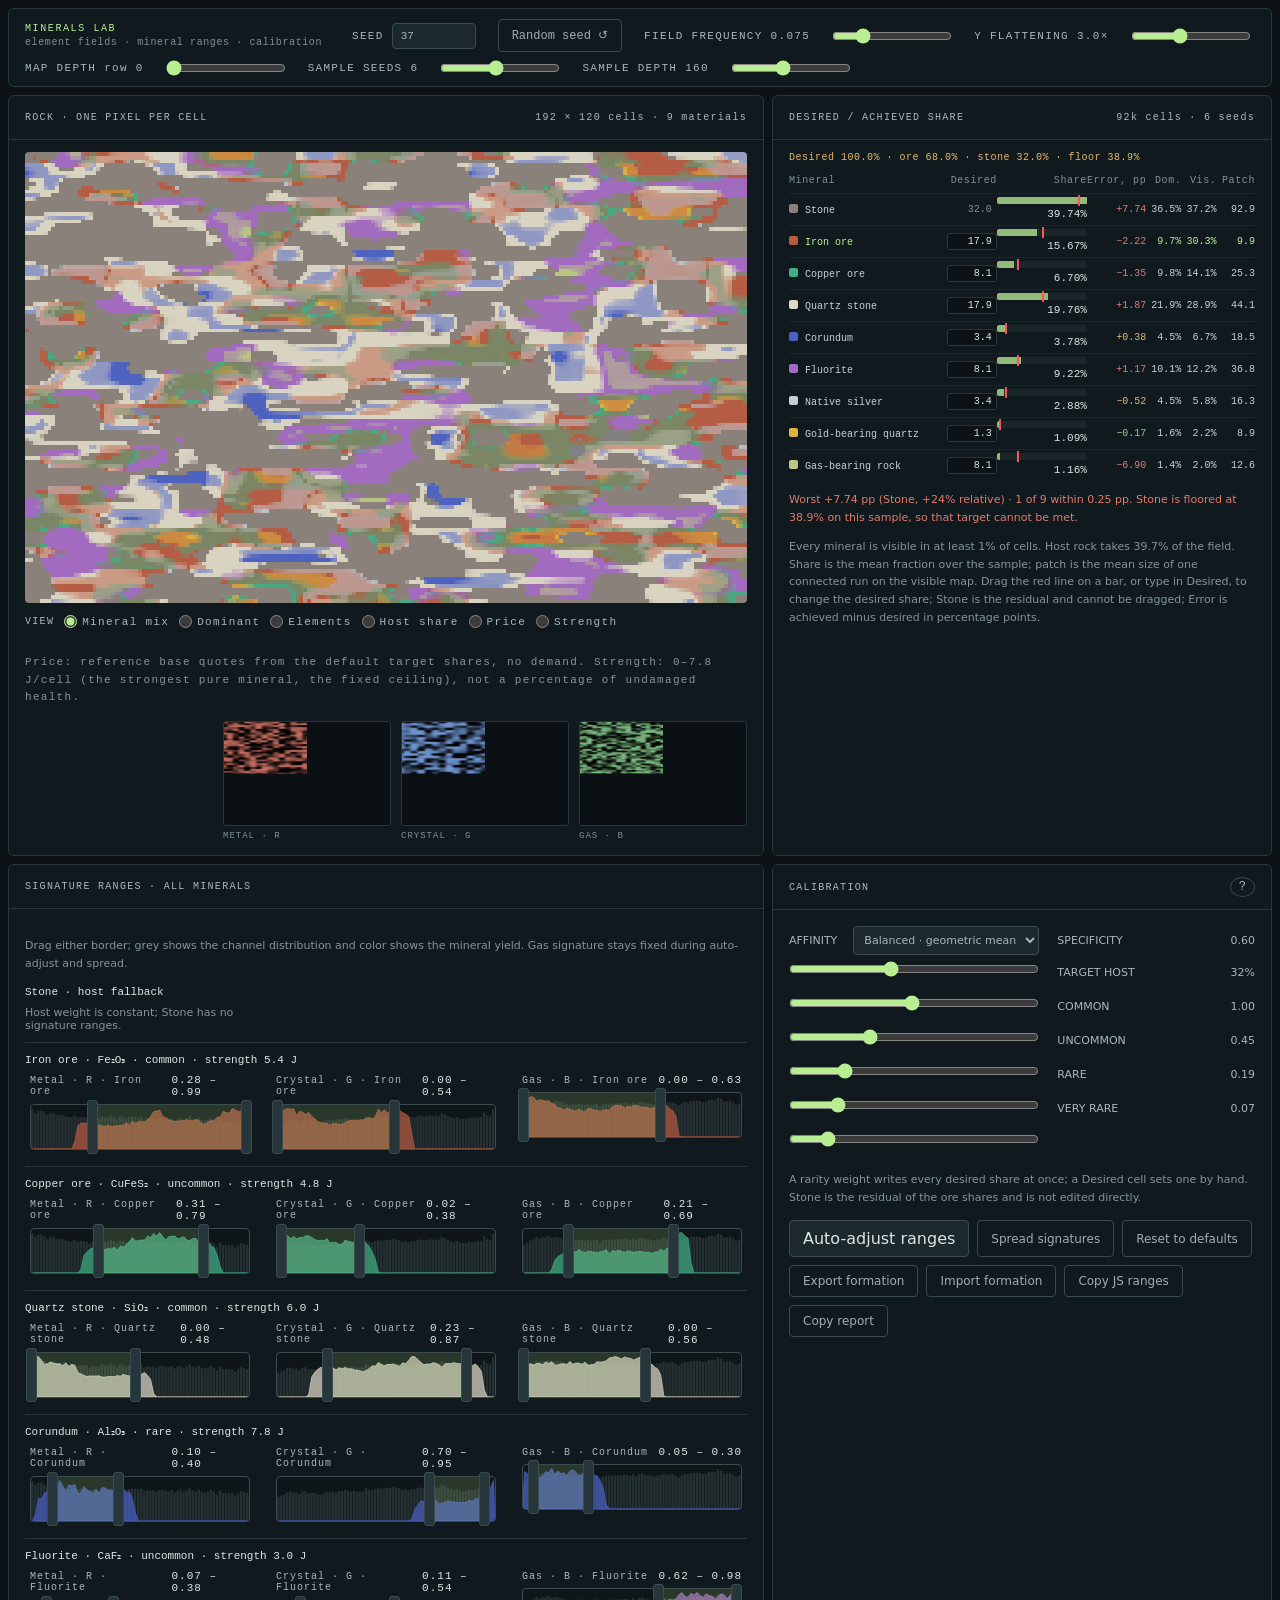
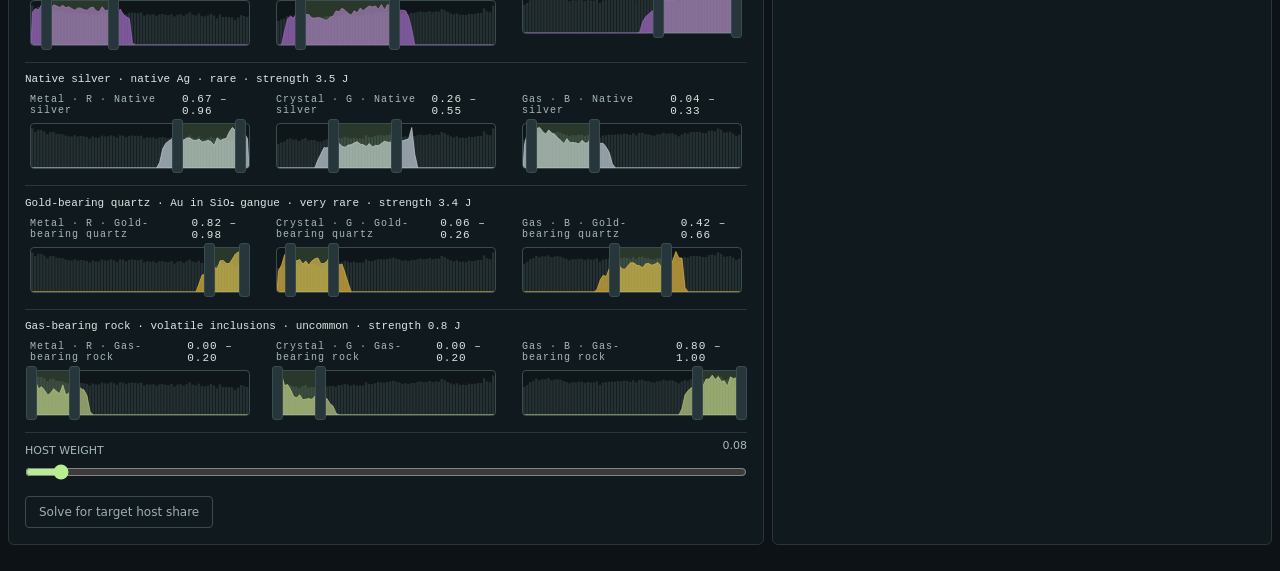
==== commit 3dffeebf: "" ====
--- a/prototypes/mineral-lab.html
+++ b/prototypes/mineral-lab.html
@@ -44,7 +44,7 @@
 					<label title="Reference base price from default target shares; no live demand"><input type="radio" name="lab-view" value="price" autocomplete="off">Price</label>
 					<label title="Mineral-weighted impact resistance, relative to the strongest pure mineral"><input type="radio" name="lab-view" value="strength" autocomplete="off">Strength</label>
 				</div>
-				<p class="hint">Price: reference base quotes from default target shares, no demand. Strength: 0–7.8 J/cell (strongest pure mineral), not percentage of undamaged health.</p>
+				<p class="hint">Price: reference base quotes from the default target shares, no demand. Strength: 0–7.8 J/cell (the strongest pure mineral, the fixed ceiling), not a percentage of undamaged health.</p>
 				<div class="element-previews">
 					<figure><canvas id="element-r" width="384" height="240"></canvas><figcaption>METAL · R</figcaption></figure>
 					<figure><canvas id="element-g" width="384" height="240"></canvas><figcaption>CRYSTAL · G</figcaption></figure>
@@ -101,9 +101,16 @@
 				<div class="button-row">
 					<button id="auto-adjust" type="button">Auto-adjust ranges</button>
 					<button id="spread" class="quiet" type="button">Spread signatures</button>
-					<button id="reset-ranges" class="quiet" type="button">Reset to table</button>
+					<button id="reset-ranges" class="quiet" type="button">Reset to defaults</button>
+					<button id="export-formation" class="quiet" type="button" title="Copy the complete formation snapshot: field settings, mode, specificity, host weight and every range, keyed by mineral id">Export formation</button>
+					<button id="import-formation" class="quiet" type="button">Import formation</button>
 					<button id="copy-table" class="quiet" type="button">Copy JS ranges</button>
 					<button id="copy-report" class="quiet" type="button">Copy report</button>
+				</div>
+				<div id="import-panel" class="import-panel" hidden>
+					<label for="import-text">Paste a formation snapshot exported from this lab; it is validated before anything changes.</label>
+					<textarea id="import-text" rows="6" spellcheck="false" autocomplete="off"></textarea>
+					<div class="button-row"><button id="import-apply" type="button">Apply snapshot</button><button id="import-cancel" class="quiet" type="button">Cancel</button></div>
 				</div>
 				<p id="calibrate-status" class="hint" role="status"></p>
 				<pre id="report" hidden></pre>
@@ -112,6 +119,8 @@
 	</main>
 	<script src="../js/minerals.js"></script>
 	<script src="../js/element-cdf.js"></script>
+	<script src="../js/geology-config.js"></script>
+	<script src="../js/rock-materials.js"></script>
 	<script src="../js/geology.js"></script>
 	<script src="range-slider.js"></script>
 	<script src="mineral-lab.js"></script>
--- a/prototypes/mineral-lab.css
+++ b/prototypes/mineral-lab.css
@@ -97,6 +97,9 @@
 .calibrate-grid select { flex: 0 0 auto; }
 .button-row { display: flex; flex-wrap: wrap; gap: 8px; margin-top: 14px; }
 #report { max-height: 320px; overflow: auto; margin: 12px 0 0; padding: 10px; border: 1px solid var(--line); border-radius: 4px; background: #0b1316; font: 10px ui-monospace, monospace; color: #a7b8ba; white-space: pre; }
+.import-panel { margin-top: 12px; padding: 10px; border: 1px solid var(--line); border-radius: 4px; }
+.import-panel label { display: block; font-size: 11px; color: var(--muted); }
+.import-panel textarea { width: 100%; margin-top: 8px; padding: 8px; border: 1px solid var(--line); border-radius: 4px; background: #0b1316; color: #a7b8ba; font: 10px ui-monospace, monospace; resize: vertical; }
 .help-mark { padding: 2px 8px; border-radius: 50%; }
 
 .mineral-editor { border-bottom: 1px solid var(--line); padding: 10px 0; }
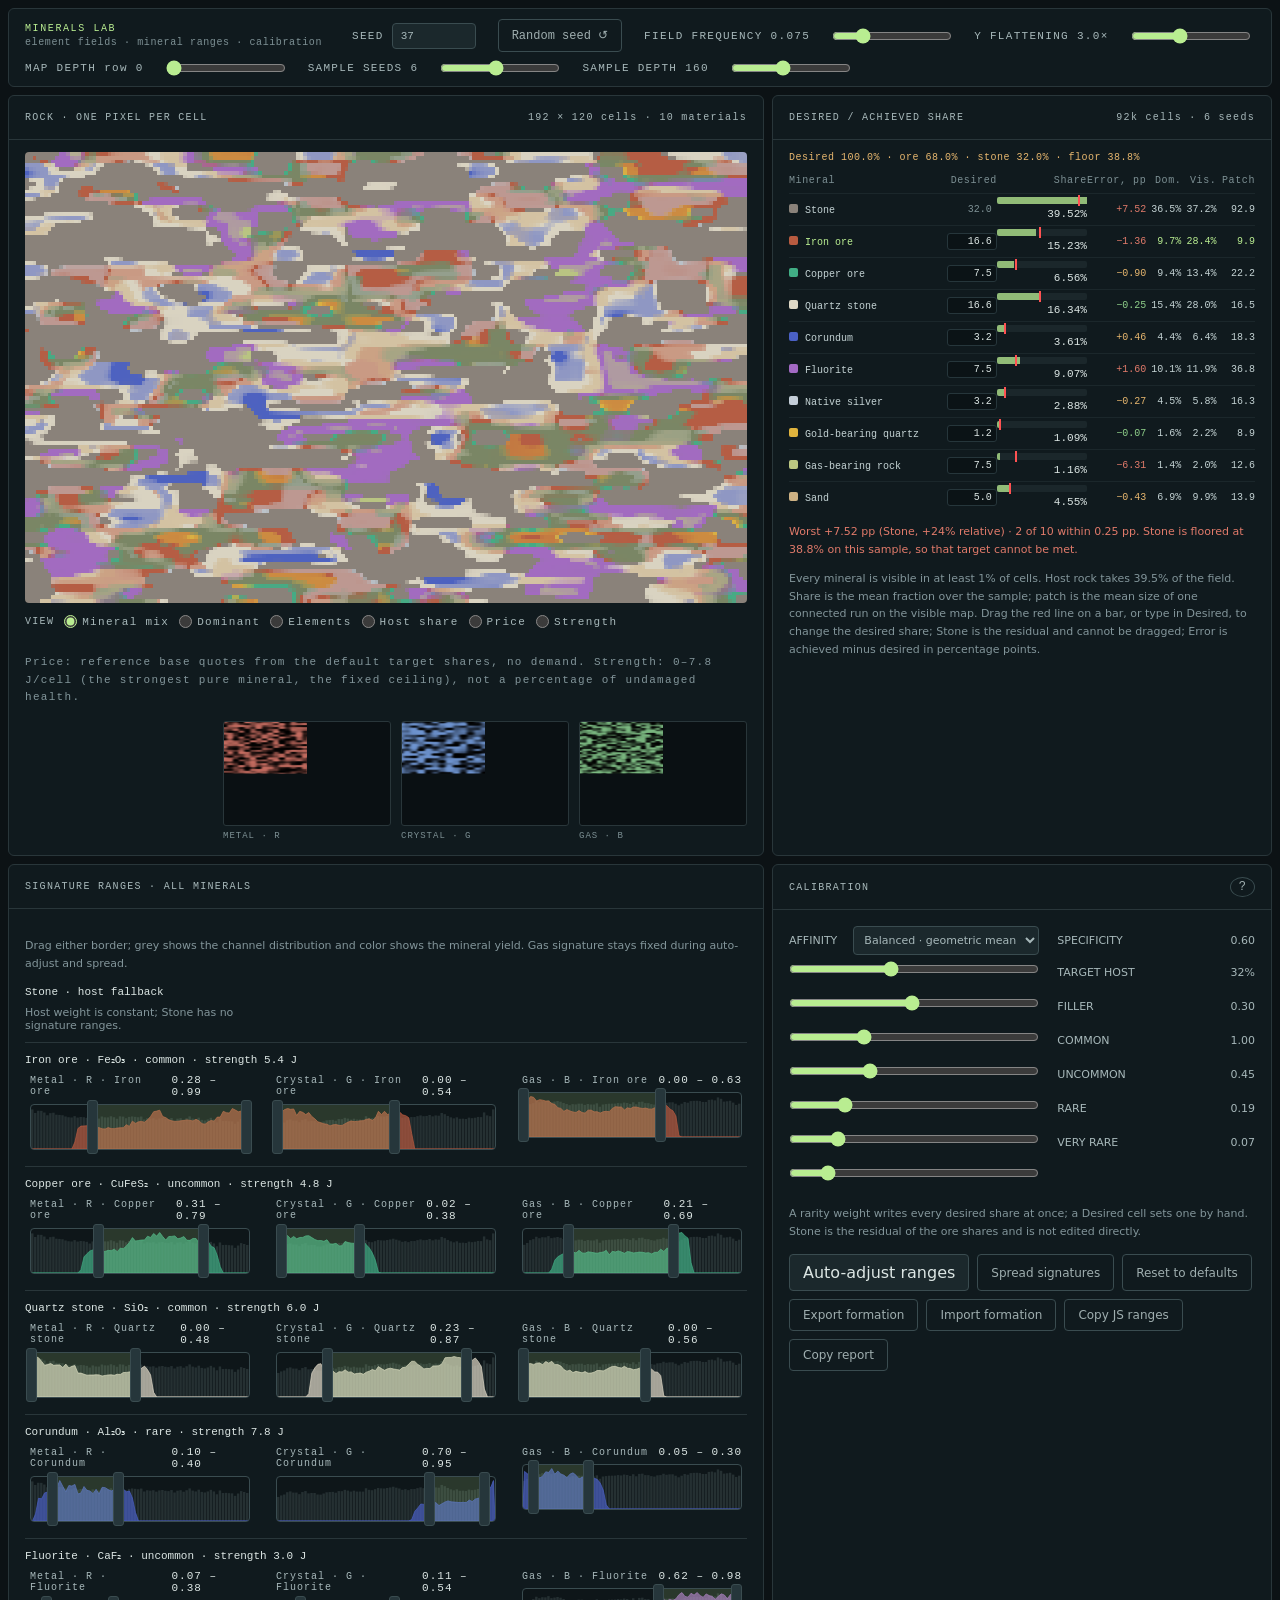
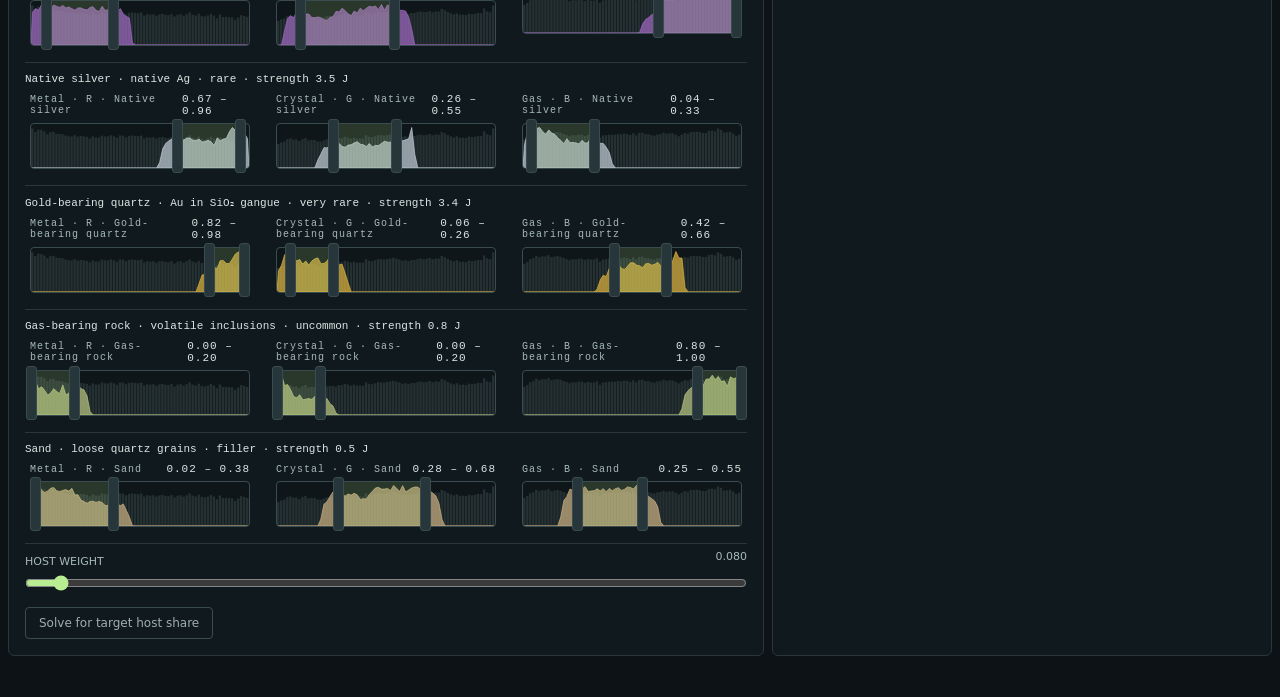
==== commit d81d49fe: "fix strength + palette, sand" ====
--- a/prototypes/mineral-lab.html
+++ b/prototypes/mineral-lab.html
@@ -88,6 +88,8 @@
 					<input id="specificity" type="range" min="0" max="1.5" step="0.05" value="0.6">
 					<label for="target-host">TARGET HOST <output id="target-host-value">32%</output></label>
 					<input id="target-host" type="range" min="0.05" max="0.6" step="0.01" value="0.32">
+					<label for="target-filler">FILLER <output id="target-filler-value">0.30</output></label>
+					<input id="target-filler" type="range" min="0.02" max="1" step="0.01" value="0.3">
 					<label for="target-common">COMMON <output id="target-common-value">1.00</output></label>
 					<input id="target-common" type="range" min="0.1" max="3" step="0.05" value="1">
 					<label for="target-uncommon">UNCOMMON <output id="target-uncommon-value">0.45</output></label>
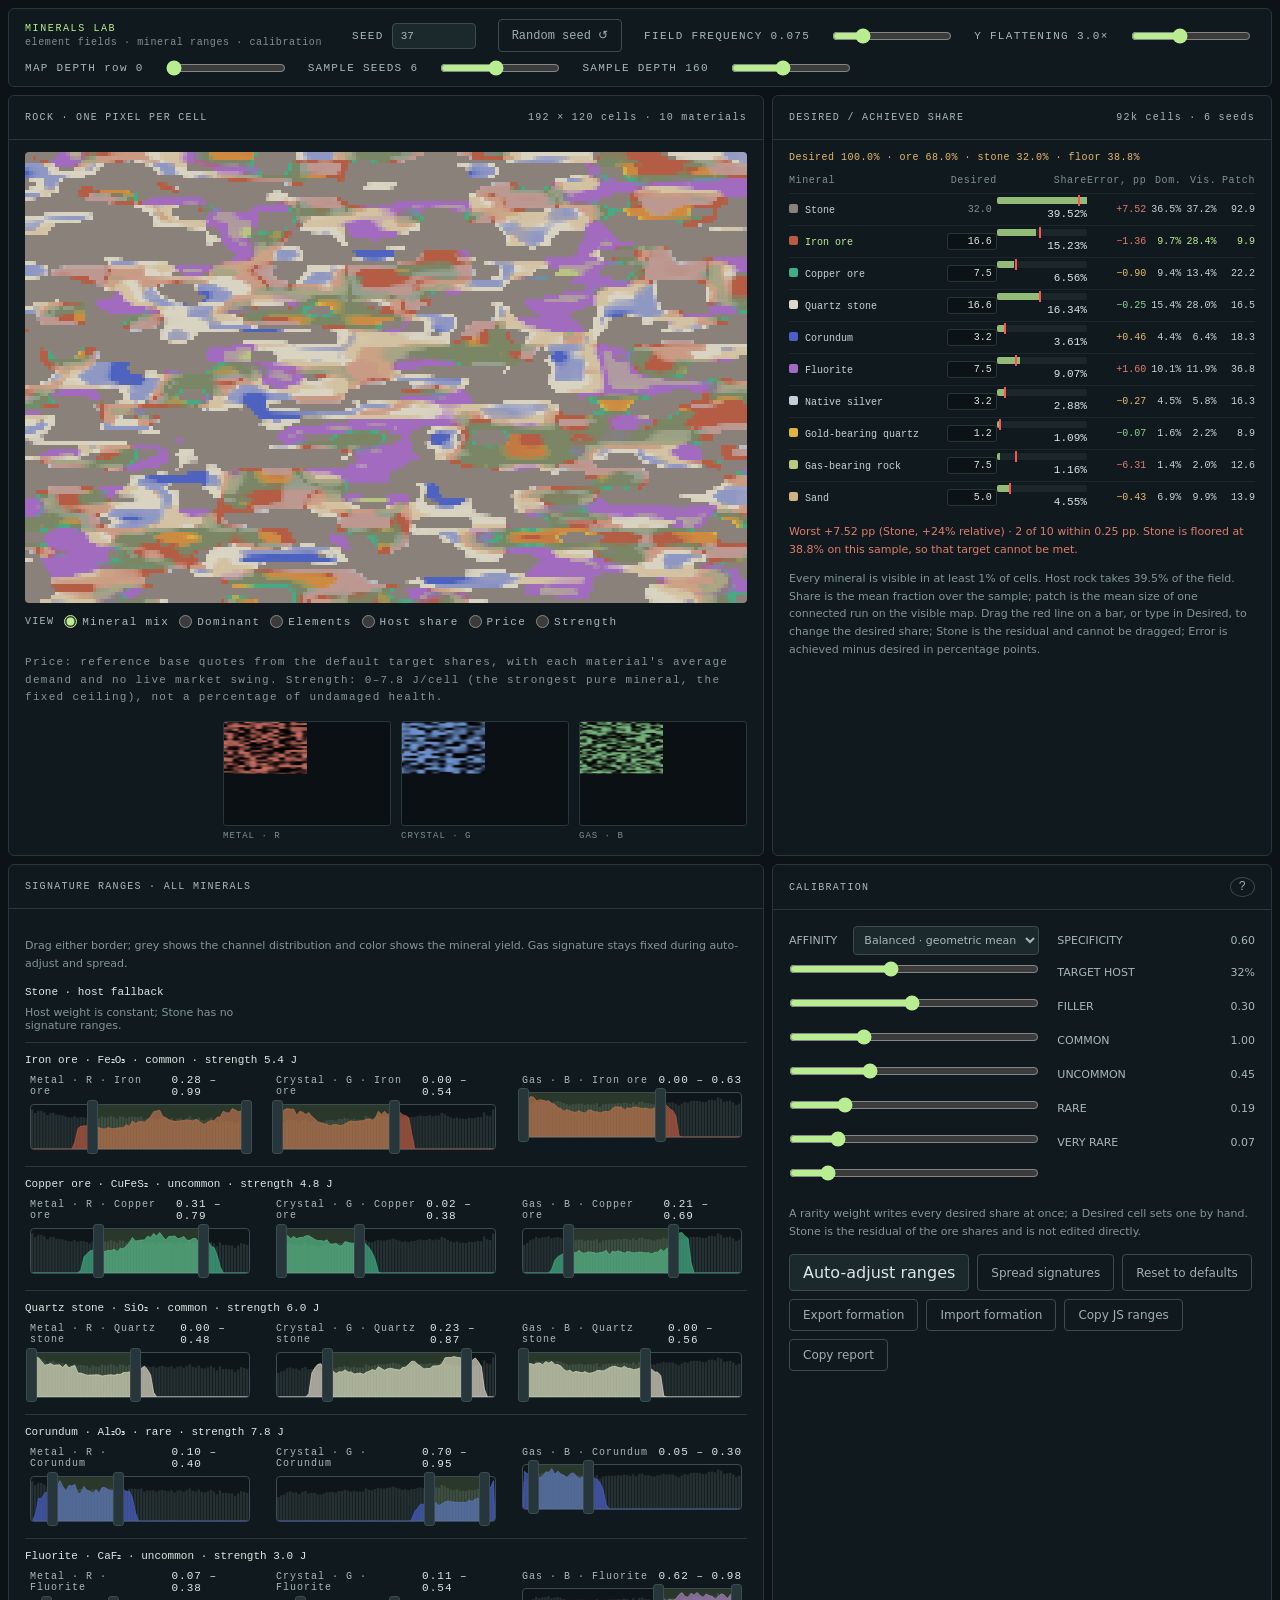
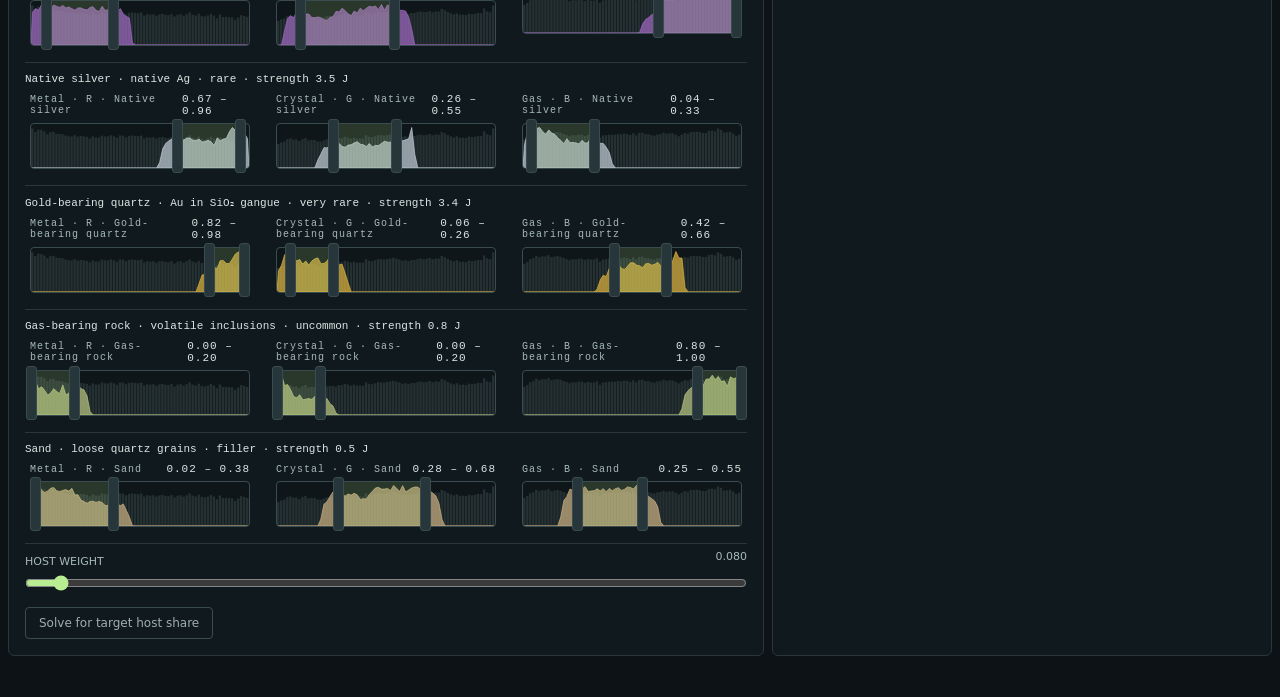
==== commit 66de9764: "0.3.5: rockets with automatic purchase; demand normalised into the base price table Co-authored-by: " ====
--- a/prototypes/mineral-lab.html
+++ b/prototypes/mineral-lab.html
@@ -41,10 +41,10 @@
 					<label><input type="radio" name="lab-view" value="dominant" autocomplete="off">Dominant</label>
 					<label><input type="radio" name="lab-view" value="elements" autocomplete="off">Elements</label>
 					<label><input type="radio" name="lab-view" value="host" autocomplete="off">Host share</label>
-					<label title="Reference base price from default target shares; no live demand"><input type="radio" name="lab-view" value="price" autocomplete="off">Price</label>
+					<label title="Reference base price from default target shares and average demand; no live market swing"><input type="radio" name="lab-view" value="price" autocomplete="off">Price</label>
 					<label title="Mineral-weighted impact resistance, relative to the strongest pure mineral"><input type="radio" name="lab-view" value="strength" autocomplete="off">Strength</label>
 				</div>
-				<p class="hint">Price: reference base quotes from the default target shares, no demand. Strength: 0–7.8 J/cell (the strongest pure mineral, the fixed ceiling), not a percentage of undamaged health.</p>
+				<p class="hint">Price: reference base quotes from the default target shares, with each material's average demand and no live market swing. Strength: 0–7.8 J/cell (the strongest pure mineral, the fixed ceiling), not a percentage of undamaged health.</p>
 				<div class="element-previews">
 					<figure><canvas id="element-r" width="384" height="240"></canvas><figcaption>METAL · R</figcaption></figure>
 					<figure><canvas id="element-g" width="384" height="240"></canvas><figcaption>CRYSTAL · G</figcaption></figure>
